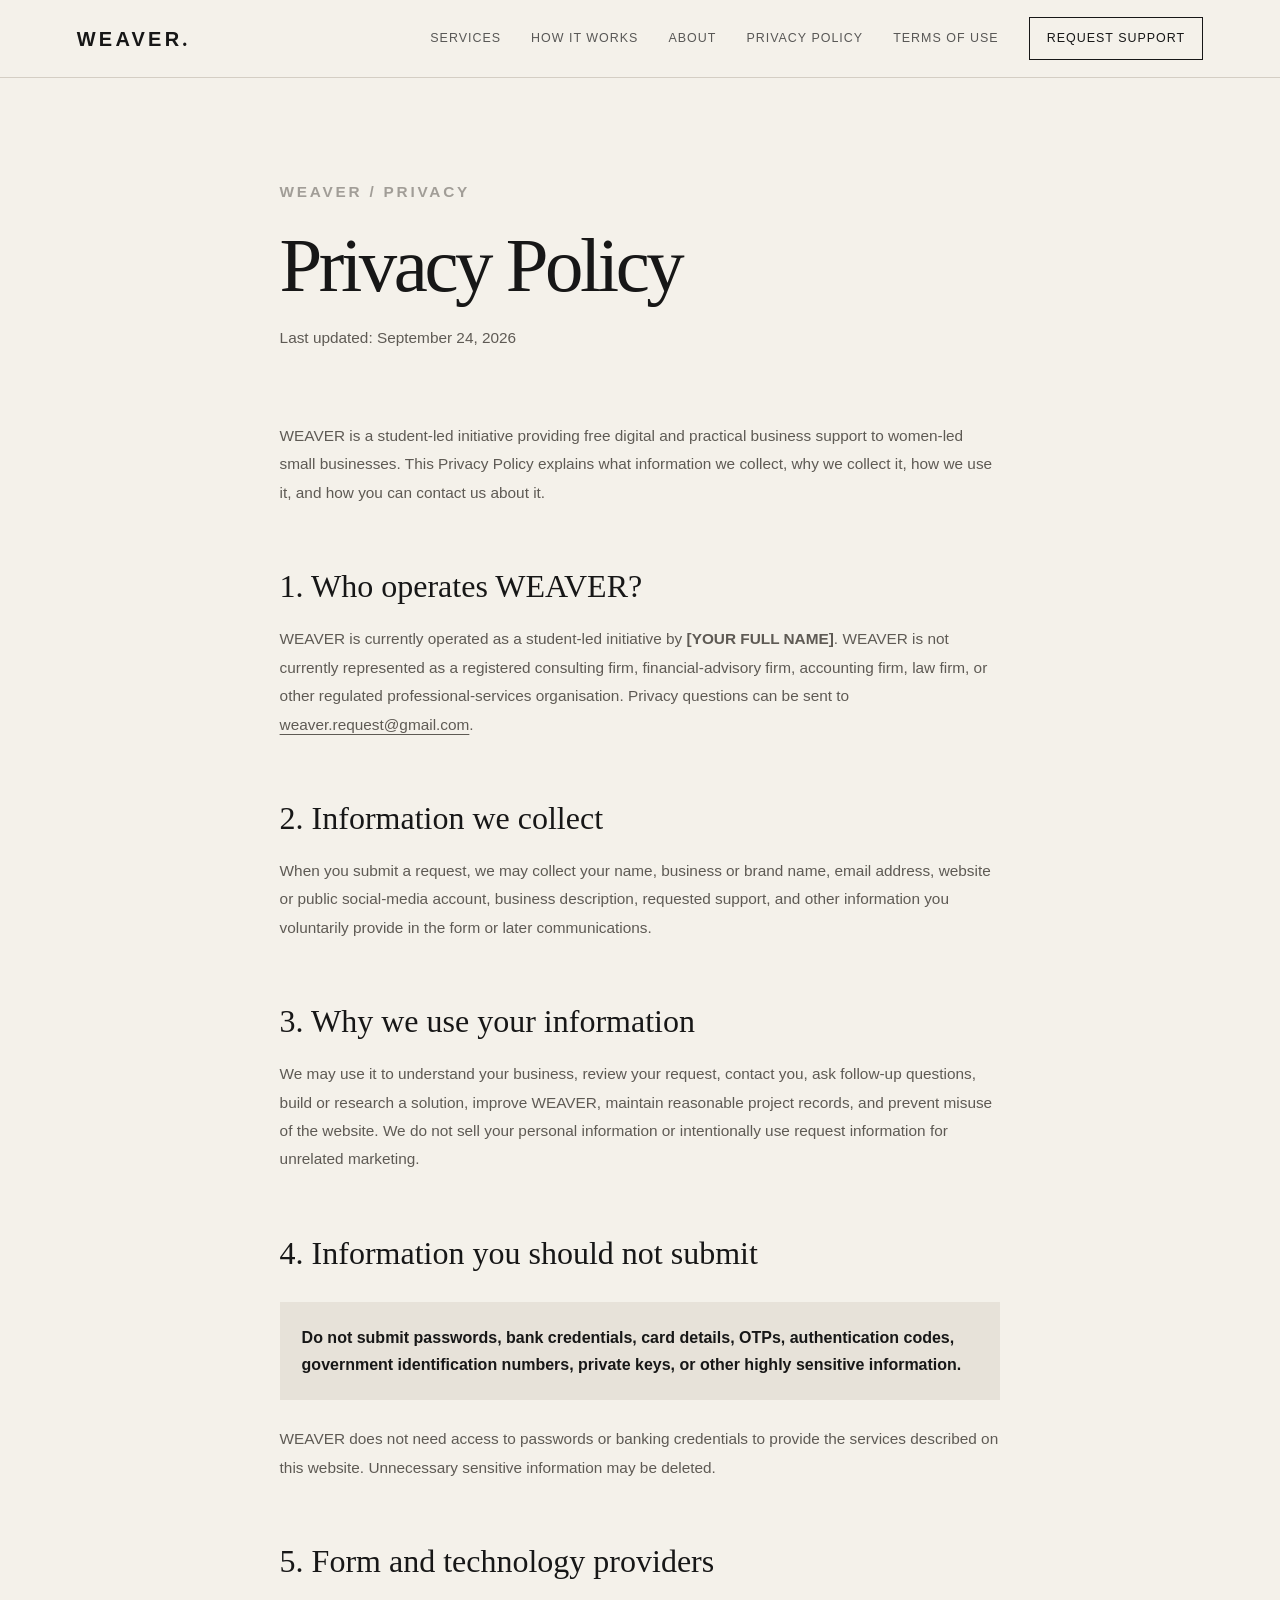
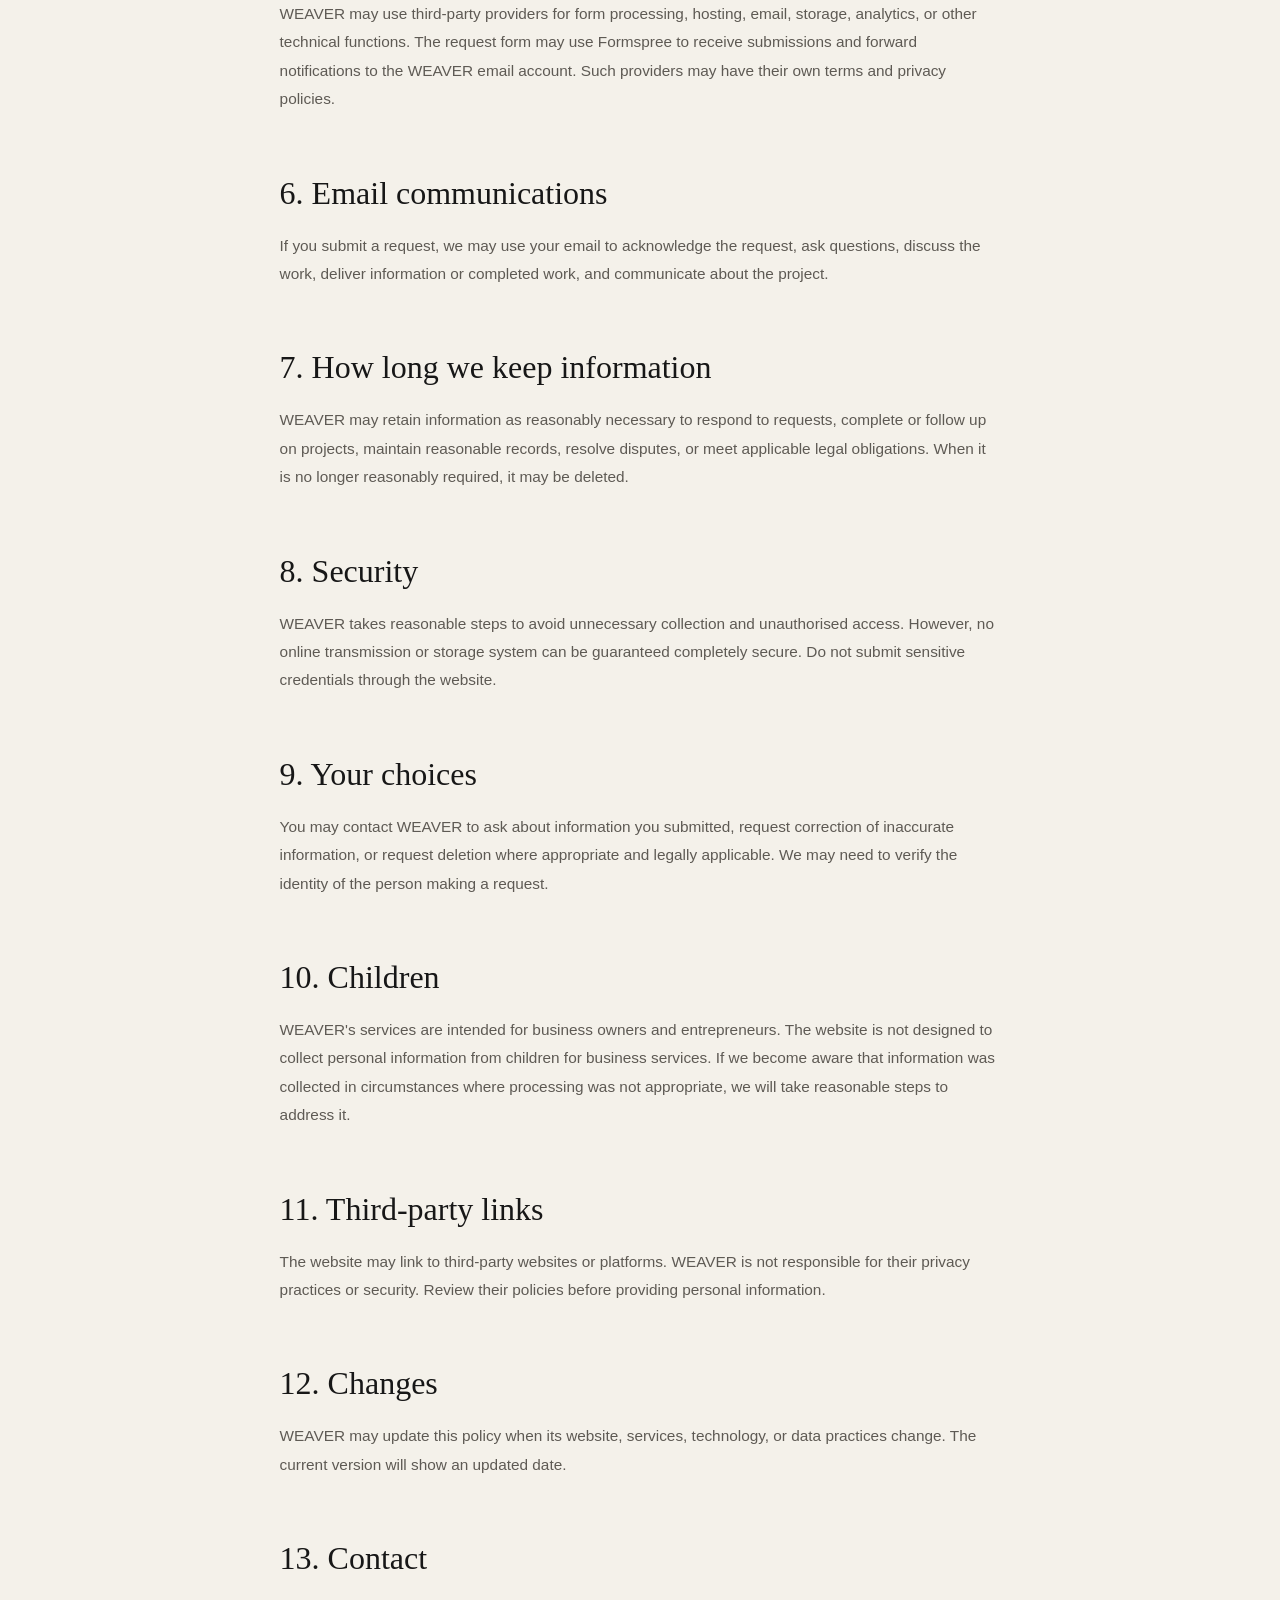
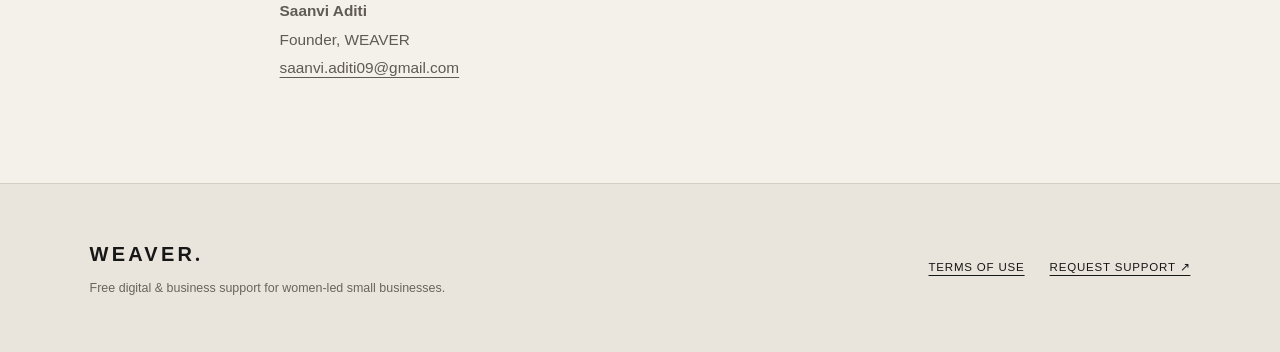
==== privacy.html @ 07d9f7d7 "Imported files from device" ====
<!doctype html>
<html lang="en">

<head>
    <meta charset="utf-8">
    <meta name="viewport" content="width=device-width,initial-scale=1">
          <link rel="icon" type="image/png" href="fav.png">

    <title>Privacy Policy — WEAVER</title>
    <link rel="stylesheet" href="styles2.css">
</head>

<body>
    <header class="nav"><a class="brand" href="index.html">WEAVER<span>.</span></a><button class="menu">☰</button>
        <nav class="nav-links"><a href="index.html#services">Services</a><a href="index.html#process">How it works</a><a
                href="index.html#about">About</a>
                 <a
                href="privacy.html">Privacy Policy</a>
                <a
                href="terms.html">Terms of Use</a><a class="nav-cta" href="index.html#request">Request support</a></nav>
    </header>
    <main class="legal">
        <p class="eyebrow">WEAVER / PRIVACY</p>
        <h1>Privacy Policy</h1>
        <p class="updated">Last updated: September 24, 2026</p>
        <p>WEAVER is a student-led initiative providing free digital and practical business support to women-led small
            businesses. This Privacy Policy explains what information we collect, why we collect it, how we use it, and
            how you can contact us about it.</p>
        <h2>1. Who operates WEAVER?</h2>
        <p>WEAVER is currently operated as a student-led initiative by <strong>[YOUR FULL NAME]</strong>. WEAVER is not
            currently represented as a registered consulting firm, financial-advisory firm, accounting firm, law firm,
            or other regulated professional-services organisation. Privacy questions can be sent to <a
                href="mailto:weaver.request@gmail.com">weaver.request@gmail.com</a>.</p>
        <h2>2. Information we collect</h2>
        <p>When you submit a request, we may collect your name, business or brand name, email address, website or public
            social-media account, business description, requested support, and other information you voluntarily provide
            in the form or later communications.</p>
        <h2>3. Why we use your information</h2>
        <p>We may use it to understand your business, review your request, contact you, ask follow-up questions, build
            or research a solution, improve WEAVER, maintain reasonable project records, and prevent misuse of the
            website. We do not sell your personal information or intentionally use request information for unrelated
            marketing.</p>
        <h2>4. Information you should not submit</h2>
        <div class="legal-note"><strong>Do not submit passwords, bank credentials, card details, OTPs, authentication
                codes, government identification numbers, private keys, or other highly sensitive information.</strong>
        </div>
        <p>WEAVER does not need access to passwords or banking credentials to provide the services described on this
            website. Unnecessary sensitive information may be deleted.</p>
        <h2>5. Form and technology providers</h2>
        <p>WEAVER may use third-party providers for form processing, hosting, email, storage, analytics, or other
            technical functions. The request form may use Formspree to receive submissions and forward notifications to
            the WEAVER email account. Such providers may have their own terms and privacy policies.</p>
        <h2>6. Email communications</h2>
        <p>If you submit a request, we may use your email to acknowledge the request, ask questions, discuss the work,
            deliver information or completed work, and communicate about the project.</p>
        <h2>7. How long we keep information</h2>
        <p>WEAVER may retain information as reasonably necessary to respond to requests, complete or follow up on
            projects, maintain reasonable records, resolve disputes, or meet applicable legal obligations. When it is no
            longer reasonably required, it may be deleted.</p>
        <h2>8. Security</h2>
        <p>WEAVER takes reasonable steps to avoid unnecessary collection and unauthorised access. However, no online
            transmission or storage system can be guaranteed completely secure. Do not submit sensitive credentials
            through the website.</p>
        <h2>9. Your choices</h2>
        <p>You may contact WEAVER to ask about information you submitted, request correction of inaccurate information,
            or request deletion where appropriate and legally applicable. We may need to verify the identity of the
            person making a request.</p>
        <h2>10. Children</h2>
        <p>WEAVER's services are intended for business owners and entrepreneurs. The website is not designed to collect
            personal information from children for business services. If we become aware that information was collected
            in circumstances where processing was not appropriate, we will take reasonable steps to address it.</p>
        <h2>11. Third-party links</h2>
        <p>The website may link to third-party websites or platforms. WEAVER is not responsible for their privacy
            practices or security. Review their policies before providing personal information.</p>
        <h2>12. Changes</h2>
        <p>WEAVER may update this policy when its website, services, technology, or data practices change. The current
            version will show an updated date.</p>
        <h2>13. Contact</h2>
        <p><strong>Saanvi Aditi</strong><br>Founder, WEAVER<br><a
                href="mailto:saanvi.aditi09@gmail.com">saanvi.aditi09@gmail.com</a></p>
    </main>
    <footer>
        <div>
            <div class="brand">WEAVER<span>.</span></div>
            <p>Free digital & business support for women-led small businesses.</p>
        </div>
        <div class="footer-links"><a href="terms.html">Terms of Use</a><a href="index.html#request">Request support
                ↗</a></div>
    </footer>
    <script src="script.js"></script>
</body>

</html>
---- styles2.css ----
* {
    box-sizing: border-box;
    margin: 0;
    padding: 0
}

:root {
    --ink: #171717;
    --muted: #69645d;
    --paper: #f4f1ea;
    --paper2: #e7e2d9;
    --line: #d4cec4
}

html {
    scroll-behavior: smooth
}

body {
    font-family: "DM Sans", Arial, sans-serif;
    background: var(--paper);
    color: var(--ink);
    line-height: 1.5
}

a {
    color: inherit;
    text-decoration: none
}

.nav {
    height: 78px;
    padding: 0 6vw;
    display: flex;
    align-items: center;
    justify-content: space-between;
    border-bottom: 1px solid var(--line);
    position: sticky;
    top: 0;
    background: rgba(244, 241, 234, .94);
    backdrop-filter: blur(12px);
    z-index: 20
}

.brand {
    font-weight: 600;
    font-size: 1.25rem;
    letter-spacing: .16em
}

.brand span {
    font-family: Georgia, serif
}

.nav-links {
    display: flex;
    align-items: center;
    gap: 30px;
    font-size: .78rem;
    text-transform: uppercase;
    letter-spacing: .08em
}

.nav-links a:not(.nav-cta) {
    opacity: .7
}

.nav-links a:hover {
    opacity: 1
}

.nav-cta {
    padding: 11px 17px;
    border: 1px solid var(--ink)
}

.menu {
    display: none;
    background: none;
    border: 0;
    font-size: 1.4rem
}

.hero {
    min-height: calc(100vh - 78px);
    padding: 9vh 7vw;
    display: grid;
    grid-template-columns: 1.1fr .9fr;
    gap: 6vw;
    align-items: center;
    border-bottom: 1px solid var(--line)
}

.eyebrow {
    font-size: .68rem;
    letter-spacing: .16em;
    font-weight: 600;
    color: #7a746c;
    margin-bottom: 25px
}

.hero h1,
.section h2,
.legal h1 {
    font-family: "Playfair Display", Georgia, serif;
    font-weight: 500;
    letter-spacing: -.045em;
    line-height: .98
}

.hero h1 {
    font-size: clamp(4rem, 7.2vw, 7.8rem)
}

em {
    font-style: italic
}

.hero-text {
    max-width: 620px;
    margin-top: 30px;
    font-size: 1.1rem;
    color: var(--muted);
    line-height: 1.75
}

.hero-actions {
    display: flex;
    gap: 25px;
    align-items: center;
    margin-top: 38px
}

.button {
    display: inline-flex;
    align-items: center;
    gap: 18px;
    padding: 15px 21px;
    border: 1px solid var(--ink);
    font-size: .76rem;
    text-transform: uppercase;
    letter-spacing: .08em;
    cursor: pointer
}

.dark {
    background: var(--ink);
    color: white
}

.text-link {
    font-size: .78rem;
    text-transform: uppercase;
    letter-spacing: .08em;
    border-bottom: 1px solid var(--ink);
    padding-bottom: 4px
}

.hero-art {
    min-height: 460px;
    position: relative;
    display: grid;
    place-items: center
}

.orb {
    position: absolute;
    border-radius: 50%
}

.one {
    width: 310px;
    height: 310px;
    background: #d7d1c5;
    left: 7%;
    top: 9%
}

.two {
    width: 210px;
    height: 210px;
    background: #bdb5a8;
    right: 4%;
    bottom: 8%
}

.weave-card {
    width: min(420px, 90%);
    height: 310px;
    background: #1b1b1a;
    position: relative;
    z-index: 2;
    display: flex;
    align-items: flex-end;
    padding: 28px;
    color: #f4f1ea;
    overflow: hidden
}

.weave-card span {
    font-size: .67rem;
    letter-spacing: .18em;
    position: relative;
    z-index: 3
}

.weave-lines {
    position: absolute;
    inset: -40%;
    background: repeating-linear-gradient(35deg, transparent 0 18px, rgba(244, 241, 234, .16) 19px 21px, transparent 22px 39px);
    transform: rotate(-10deg)
}

.section {
    padding: 120px 7vw;
    border-bottom: 1px solid var(--line)
}

.two-col {
    display: grid;
    grid-template-columns: 1.1fr .7fr;
    gap: 10vw
}

.two-col h2,
.section-head h2,
.process>h2,
.scope>h2,
.request h2 {
    font-size: clamp(3rem, 5.5vw, 6rem)
}

.two-col>p,
.intro,
.request-intro>p:last-child {
    color: var(--muted);
    font-size: 1rem;
    line-height: 1.8;
    padding-top: 10px
}

.section-head {
    display: flex;
    justify-content: space-between;
    gap: 8vw;
    margin-bottom: 65px
}

.intro {
    max-width: 390px
}

.service-grid {
    display: grid;
    grid-template-columns: repeat(2, 1fr);
    border-top: 1px solid var(--ink);
    border-left: 1px solid var(--ink)
}

.service-grid article {
    padding: 40px;
    border-right: 1px solid var(--ink);
    border-bottom: 1px solid var(--ink);
    min-height: 360px
}

.service-grid article>span,
.process-grid span {
    font-size: .7rem;
    letter-spacing: .15em;
    color: #777168
}

.service-grid h3 {
    font-family: "Playfair Display", Georgia, serif;
    font-size: 2.1rem;
    font-weight: 500;
    margin: 50px 0 12px
}

.service-grid p {
    color: var(--muted)
}

.service-grid ul {
    list-style: none;
    margin-top: 28px;
    color: #45413b;
    font-size: .85rem;
    line-height: 2
}

.service-grid li:before {
    content: "— "
}

.process {
    background: var(--paper2)
}

.process>h2 {
    margin-bottom: 65px
}

.process-grid {
    display: grid;
    grid-template-columns: repeat(4, 1fr);
    border-top: 1px solid var(--ink)
}

.process-grid>div {
    padding: 35px 25px 20px 0;
    border-right: 1px solid var(--line);
    margin-right: 25px
}

.process-grid>div:last-child {
    border-right: 0
}

.process-grid h3 {
    font-family: "Playfair Display", Georgia, serif;
    font-weight: 500;
    font-size: 1.55rem;
    line-height: 1.15;
    margin: 45px 0 15px
}

.process-grid p {
    color: var(--muted);
    font-size: .9rem;
    line-height: 1.7
}

.about {
    background: #1b1b1a;
    color: #f4f1ea
}

.about .eyebrow {
    color: #aaa39a
}

.about-box {
    max-width: 1050px;
    margin: auto
}

.about h2 {
    font-size: clamp(3.2rem, 6vw, 6.7rem);
    margin-bottom: 65px
}

.about-copy {
    max-width: 780px;
    margin-left: auto
}

.about-copy p {
    color: #c3bdb4;
    font-size: 1.02rem;
    line-height: 1.85;
    margin-bottom: 22px
}

.about-copy strong {
    color: #f4f1ea
}

.scope {
    background: #dcd6ca
}

.scope>h2 {
    margin-bottom: 60px
}

.scope-grid {
    display: grid;
    grid-template-columns: repeat(2, 1fr);
    gap: 1px;
    background: #aaa296
}

.scope-grid>div {
    background: #dcd6ca;
    padding: 35px
}

.scope h3 {
    font-family: "Playfair Display", Georgia, serif;
    font-size: 1.6rem;
    font-weight: 500;
    margin-bottom: 12px
}

.scope p {
    color: #5e5a54;
    line-height: 1.7
}

.request {
    display: grid;
    grid-template-columns: .7fr 1.3fr;
    gap: 10vw
}

.request-intro h2 {
    margin-bottom: 30px
}

.request-form {
    display: flex;
    flex-direction: column;
    gap: 24px
}

.fields {
    display: grid;
    grid-template-columns: 1fr 1fr;
    gap: 20px
}

.request-form label {
    font-size: .7rem;
    letter-spacing: .08em;
    text-transform: uppercase;
    font-weight: 600;
    display: flex;
    flex-direction: column;
    gap: 9px
}

.request-form input,
.request-form textarea {
    font-family: inherit;
    font-size: .95rem;
    letter-spacing: 0;
    text-transform: none;
    font-weight: 400;
    border: 1px solid #bcb5aa;
    background: transparent;
    padding: 15px;
    outline: none;
    resize: vertical
}

.request-form input:focus,
.request-form textarea:focus {
    border-color: var(--ink)
}

.warning {
    font-size: .75rem;
    line-height: 1.6;
    color: #625d55;
    border-left: 2px solid #81796d;
    padding: 12px 15px;
    background: #e9e4da
}

.consent {
    display: grid !important;
    grid-template-columns: auto 1fr;
    align-items: start;
    gap: 10px !important;
    font-size: .72rem !important;
    letter-spacing: 0 !important;
    text-transform: none !important;
    font-weight: 400 !important
}

.consent input {
    width: auto !important;
    margin-top: 4px
}

.consent a {
    text-decoration: underline;
    text-underline-offset: 3px
}

#status {
    font-size: .82rem;
    color: #5e5a54;
    min-height: 20px
}

footer {
    padding: 55px 7vw;
    display: flex;
    justify-content: space-between;
    gap: 40px;
    border-top: 1px solid var(--line);
    background: #e9e5dc
}

footer p {
    color: var(--muted);
    font-size: .78rem;
    margin-top: 10px
}

.footer-links {
    display: flex;
    gap: 25px;
    align-items: center;
    flex-wrap: wrap;
    font-size: .72rem;
    text-transform: uppercase;
    letter-spacing: .07em
}

.footer-links a {
    text-decoration: underline;
    text-underline-offset: 4px
}

.legal {
    max-width: 900px;
    margin: auto;
    padding: 100px 7vw
}

.legal h1 {
    font-size: clamp(3.5rem, 6vw, 6rem);
    margin-bottom: 20px
}

.updated {
    color: #777168;
    font-size: .8rem;
    margin-bottom: 70px
}

.legal h2 {
    font-family: "Playfair Display", Georgia, serif;
    font-size: 2rem;
    font-weight: 500;
    margin: 55px 0 15px
}

.legal p,
.legal li {
    color: #5e5a54;
    font-size: .96rem;
    line-height: 1.85
}

.legal ul {
    padding-left: 23px
}

.legal a {
    text-decoration: underline;
    text-underline-offset: 4px
}

.legal-note {
    padding: 22px;
    background: var(--paper2);
    margin: 25px 0;
    line-height: 1.7
}

@media(max-width:850px) {
    .menu {
        display: block
    }

    .nav-links {
        display: none;
        position: absolute;
        top: 78px;
        left: 0;
        right: 0;
        background: var(--paper);
        border-bottom: 1px solid var(--line);
        padding: 25px 5vw;
        flex-direction: column;
        align-items: flex-start
    }

    .nav-links.open {
        display: flex
    }

    .hero,
    .request,
    .two-col {
        grid-template-columns: 1fr
    }

    .hero-art {
        min-height: 350px
    }

    .section-head {
        display: block
    }

    .intro {
        margin-top: 25px
    }

    .process-grid {
        grid-template-columns: 1fr 1fr
    }

    .service-grid,
    .scope-grid {
        grid-template-columns: 1fr
    }

    .about-copy {
        margin-left: 0
    }

    .fields {
        grid-template-columns: 1fr
    }
}

@media(max-width:520px) {
    .nav {
        padding: 0 5vw
    }

    .hero,
    .section {
        padding-left: 5vw;
        padding-right: 5vw
    }

    .hero {
        padding-top: 60px
    }

    .hero h1 {
        font-size: 3.7rem
    }

    .hero-actions {
        align-items: flex-start;
        flex-direction: column
    }

    .hero-art {
        min-height: 300px
    }

    .weave-card {
        height: 230px
    }

    .process-grid {
        grid-template-columns: 1fr
    }

    .process-grid>div {
        border-right: 0;
        border-bottom: 1px solid var(--line);
        padding-bottom: 35px;
        margin-right: 0
    }

    .fields {
        grid-template-columns: 1fr
    }

    footer {
        padding: 45px 5vw;
        flex-direction: column
    }

    .legal {
        padding: 75px 5vw
    }

    .legal h1 {
        font-size: 3.4rem
    }
}

.thread {
    position: absolute;
    height: 1px;
    background: #777;
    transform-origin: left center
}

.thread-a {
    width: 530px;
    top: 33%;
    left: 7%;
    transform: rotate(31deg)
}

.thread-b {
    width: 500px;
    top: 63%;
    left: 12%;
    transform: rotate(-25deg)
}

.thread-c {
    width: 350px;
    top: 48%;
    left: 35%;
    transform: rotate(72deg)
}

.statement {
    padding: 12vw 12vw 13vw;
    background: #171717;
    color: #f4f1eb
}

.eyebrow {
    font-size: .68rem;
    letter-spacing: .18em;
    font-weight: 700;
    margin: 0 0 22px;
    opacity: .55
}

.hero {
    min-height: calc(100vh - 82px);
    padding: 9vw 6vw 8vw;
    display: grid;
    grid-template-columns: 1.1fr .9fr;
    gap: 5vw;
    align-items: center;
    overflow: hidden
}
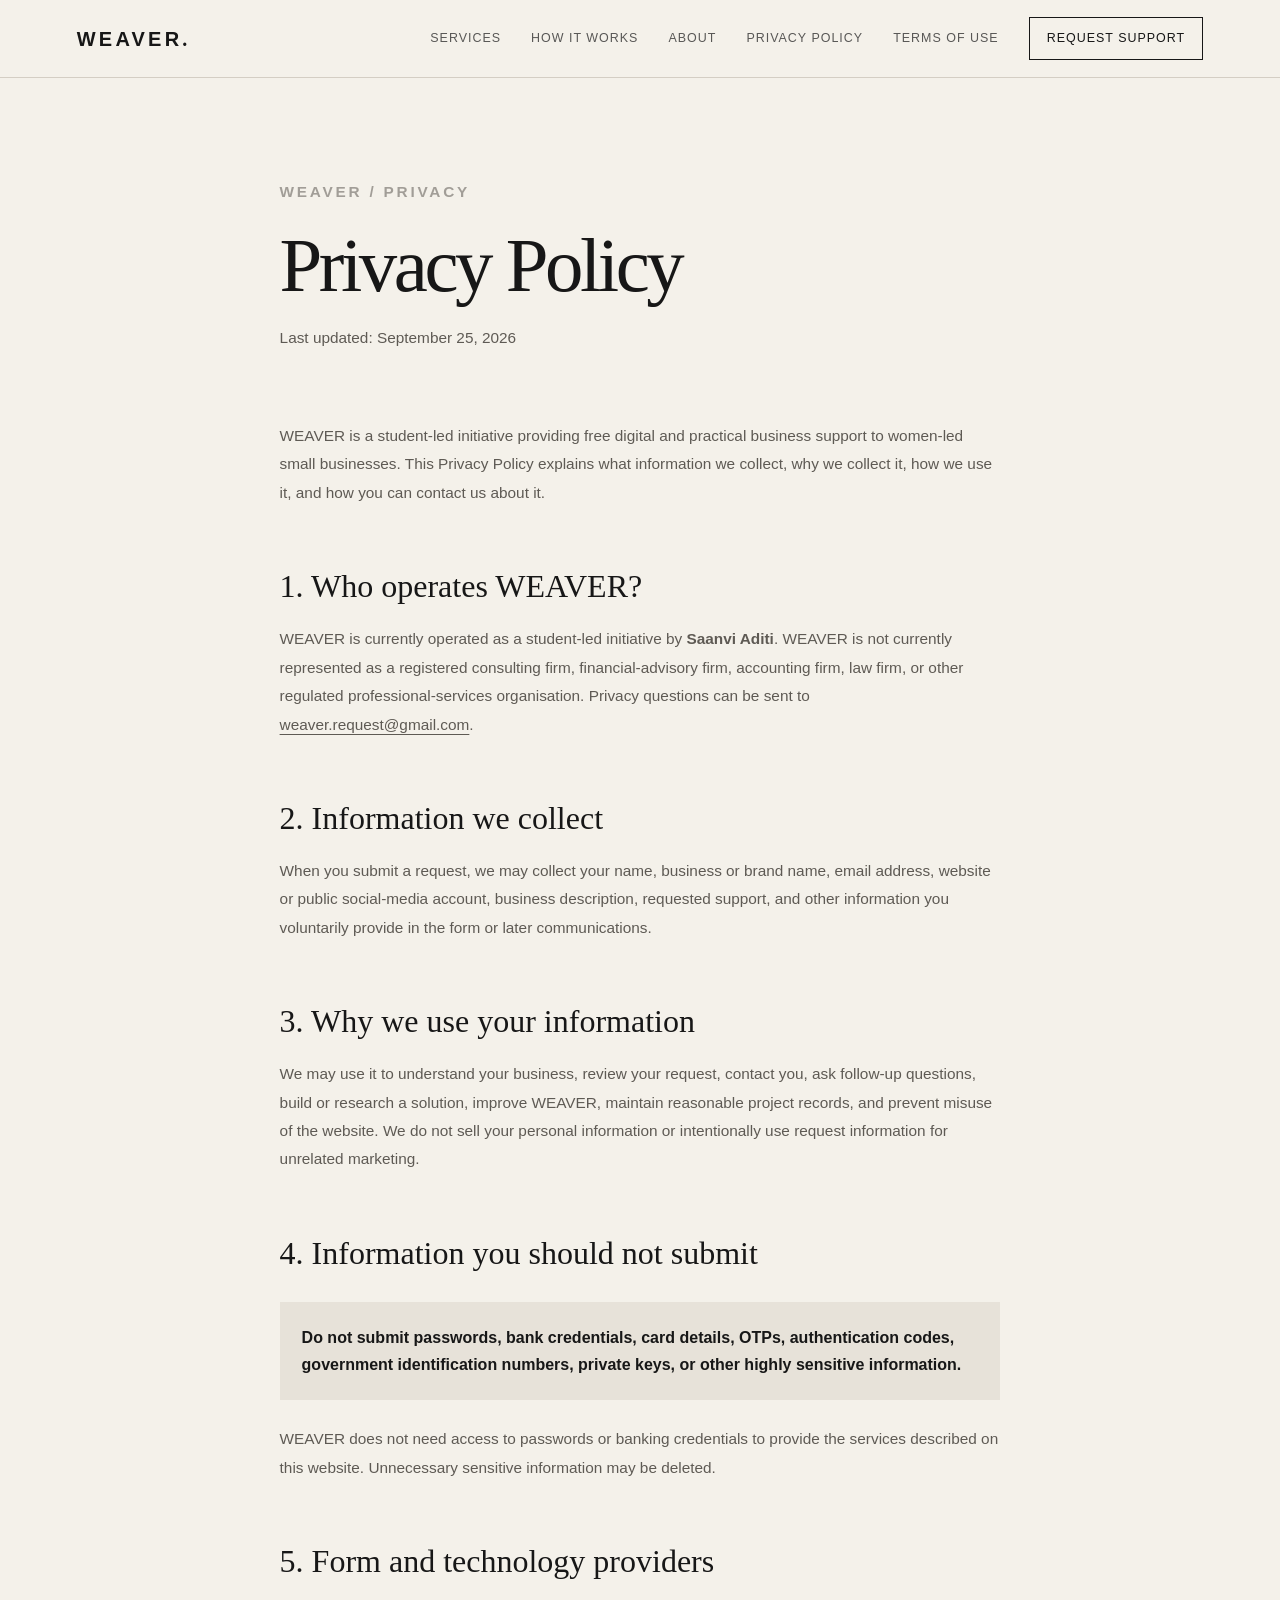
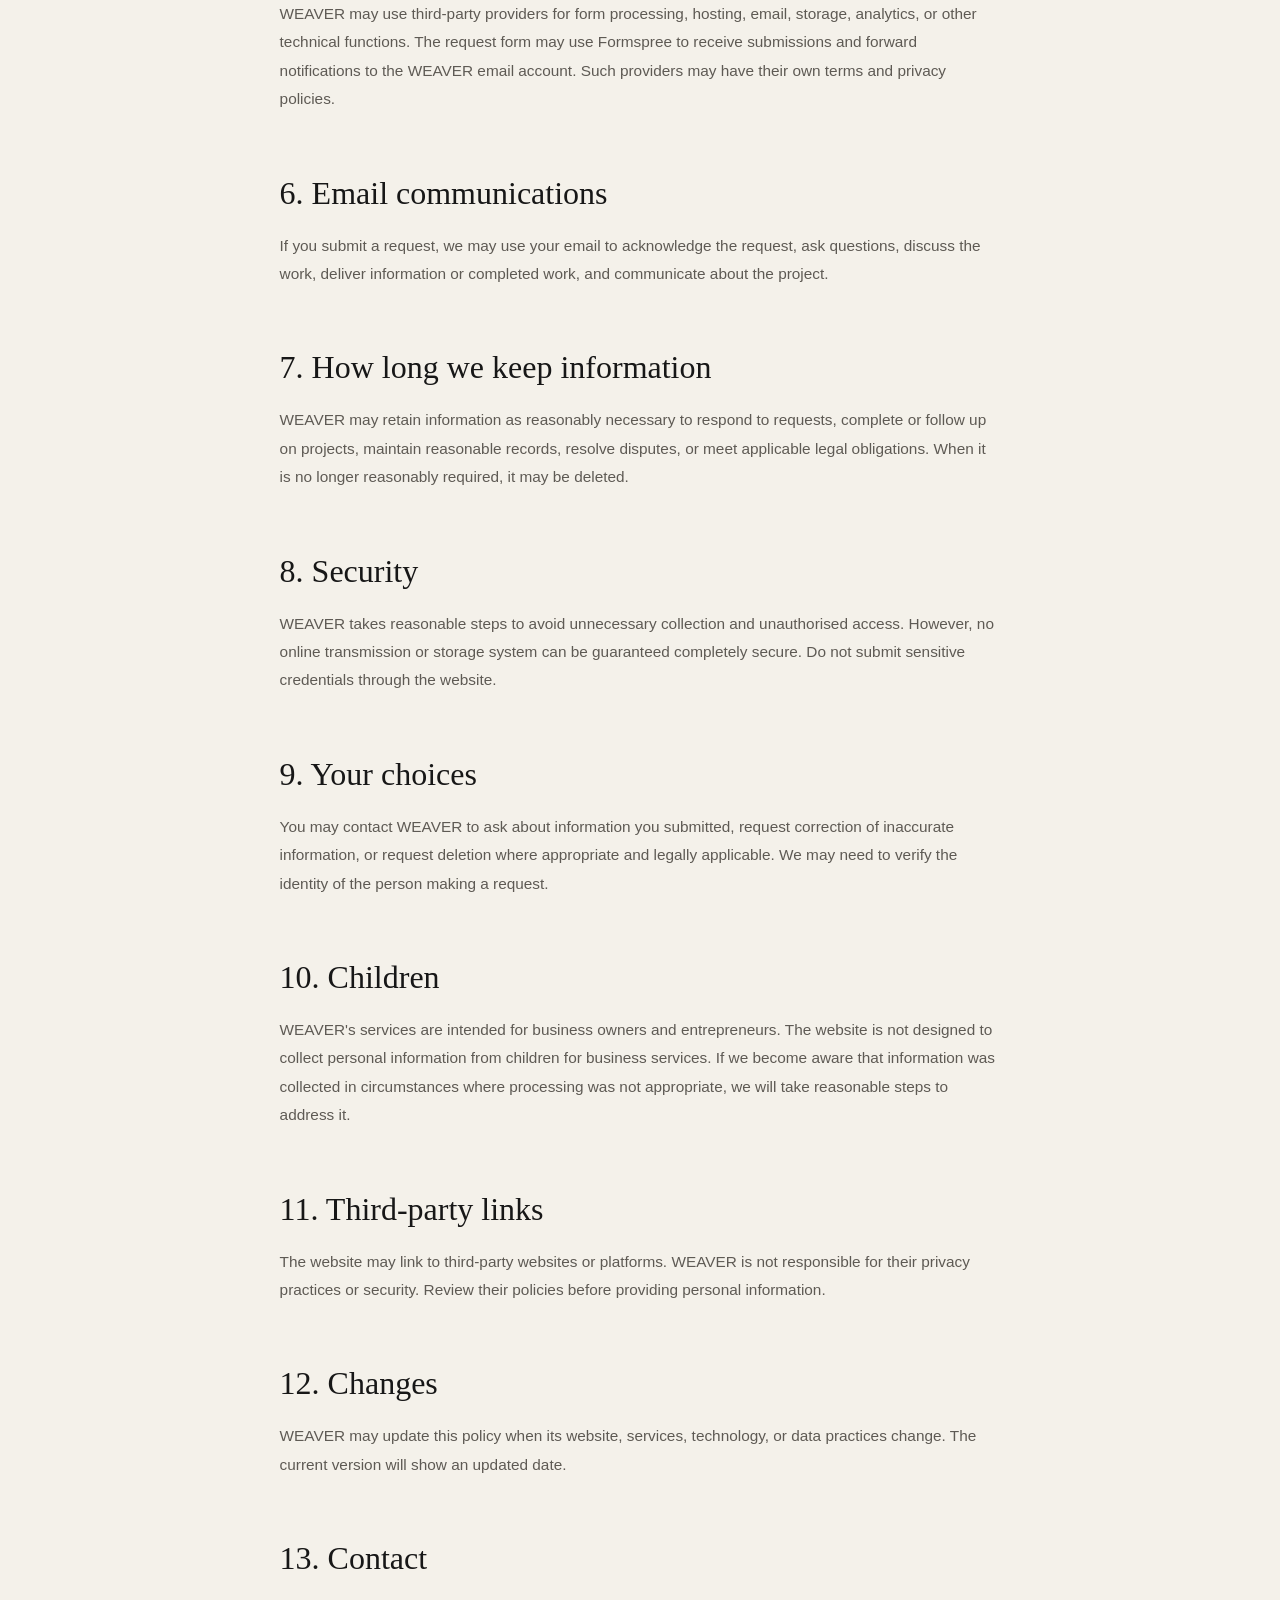
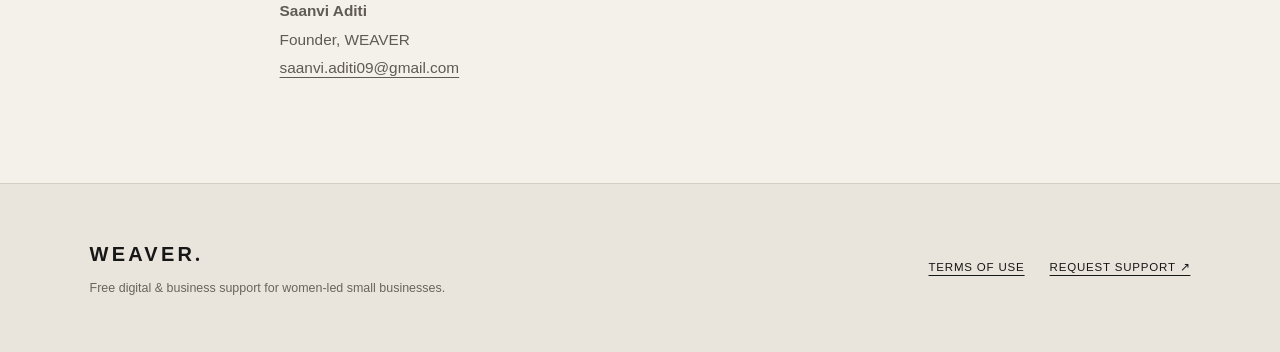
==== commit 15f909a0: "Update last updated date in privacy.html" ====
--- a/privacy.html
+++ b/privacy.html
@@ -22,12 +22,12 @@
     <main class="legal">
         <p class="eyebrow">WEAVER / PRIVACY</p>
         <h1>Privacy Policy</h1>
-        <p class="updated">Last updated: September 24, 2026</p>
+        <p class="updated">Last updated: September 25, 2026</p>
         <p>WEAVER is a student-led initiative providing free digital and practical business support to women-led small
             businesses. This Privacy Policy explains what information we collect, why we collect it, how we use it, and
             how you can contact us about it.</p>
         <h2>1. Who operates WEAVER?</h2>
-        <p>WEAVER is currently operated as a student-led initiative by <strong>[YOUR FULL NAME]</strong>. WEAVER is not
+        <p>WEAVER is currently operated as a student-led initiative by <strong>Saanvi Aditi</strong>. WEAVER is not
             currently represented as a registered consulting firm, financial-advisory firm, accounting firm, law firm,
             or other regulated professional-services organisation. Privacy questions can be sent to <a
                 href="mailto:weaver.request@gmail.com">weaver.request@gmail.com</a>.</p>
@@ -90,4 +90,4 @@
     <script src="script.js"></script>
 </body>
 
-</html>+</html>
